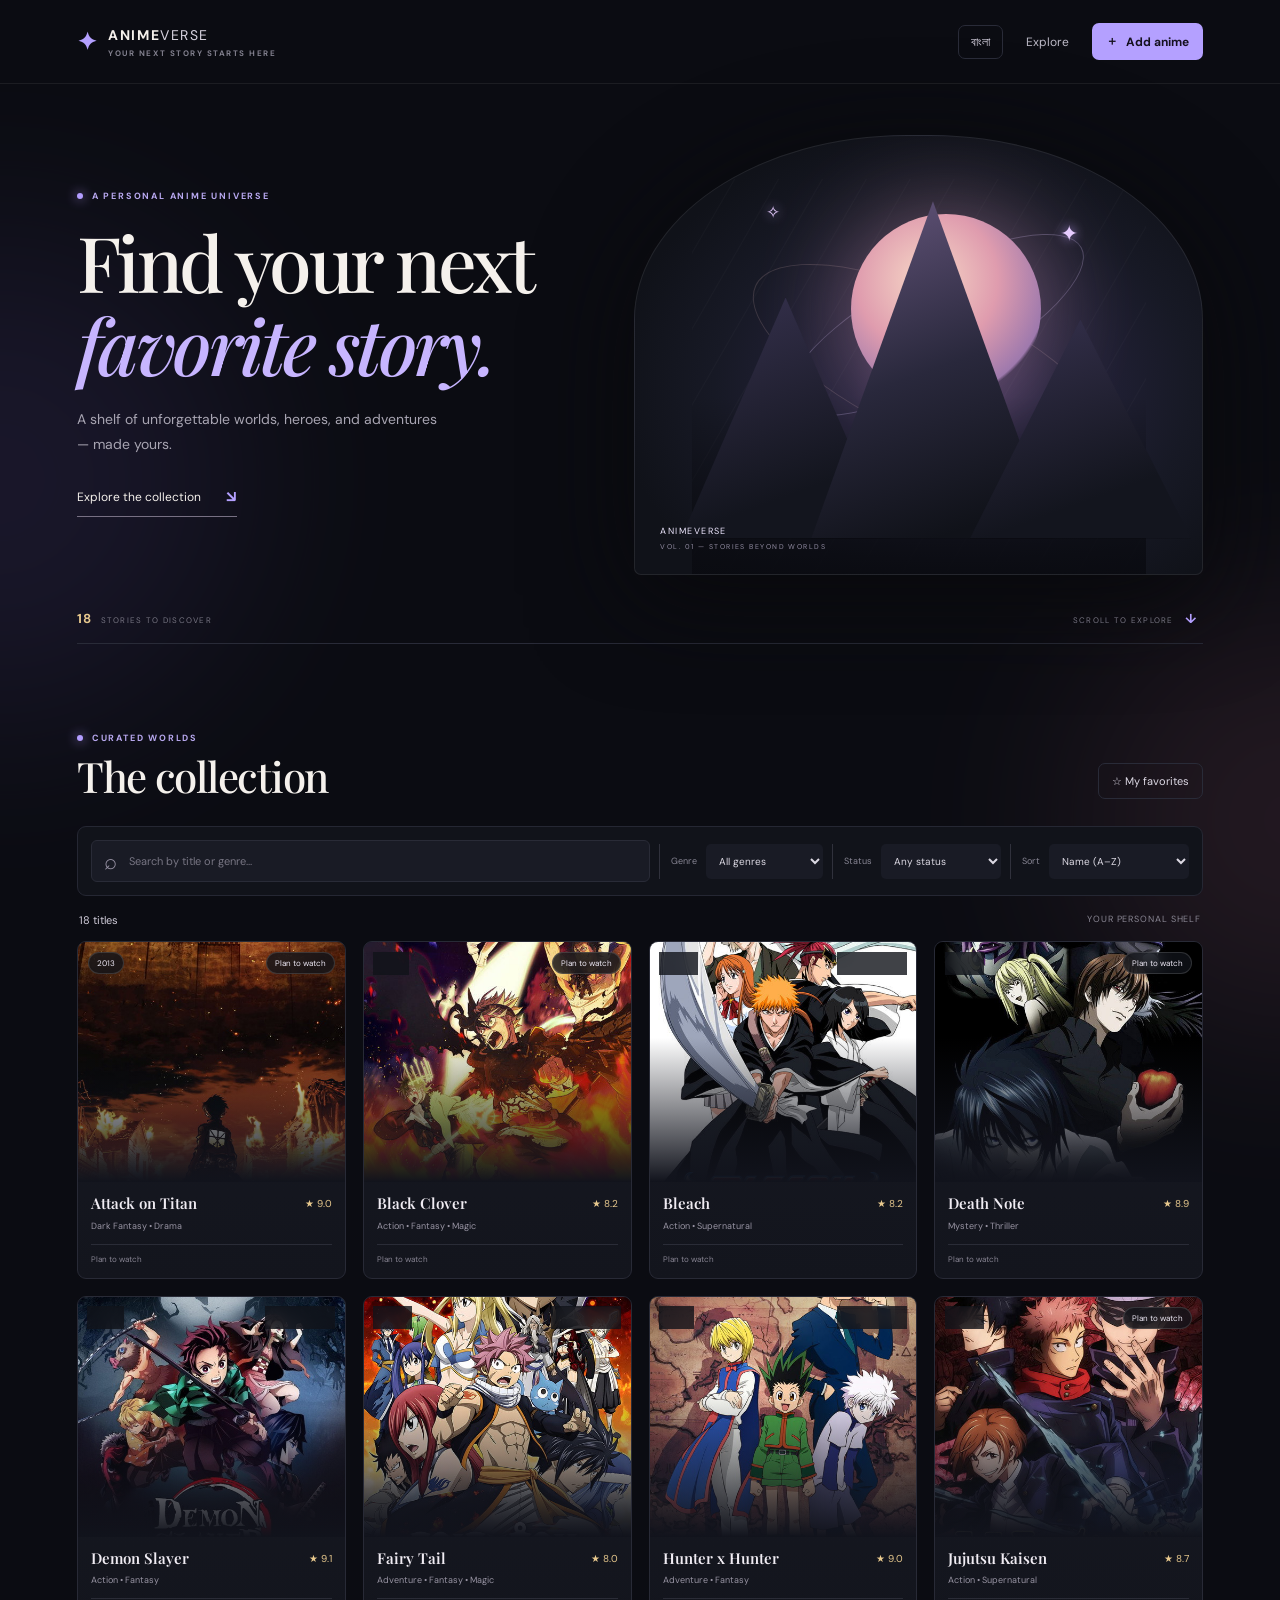
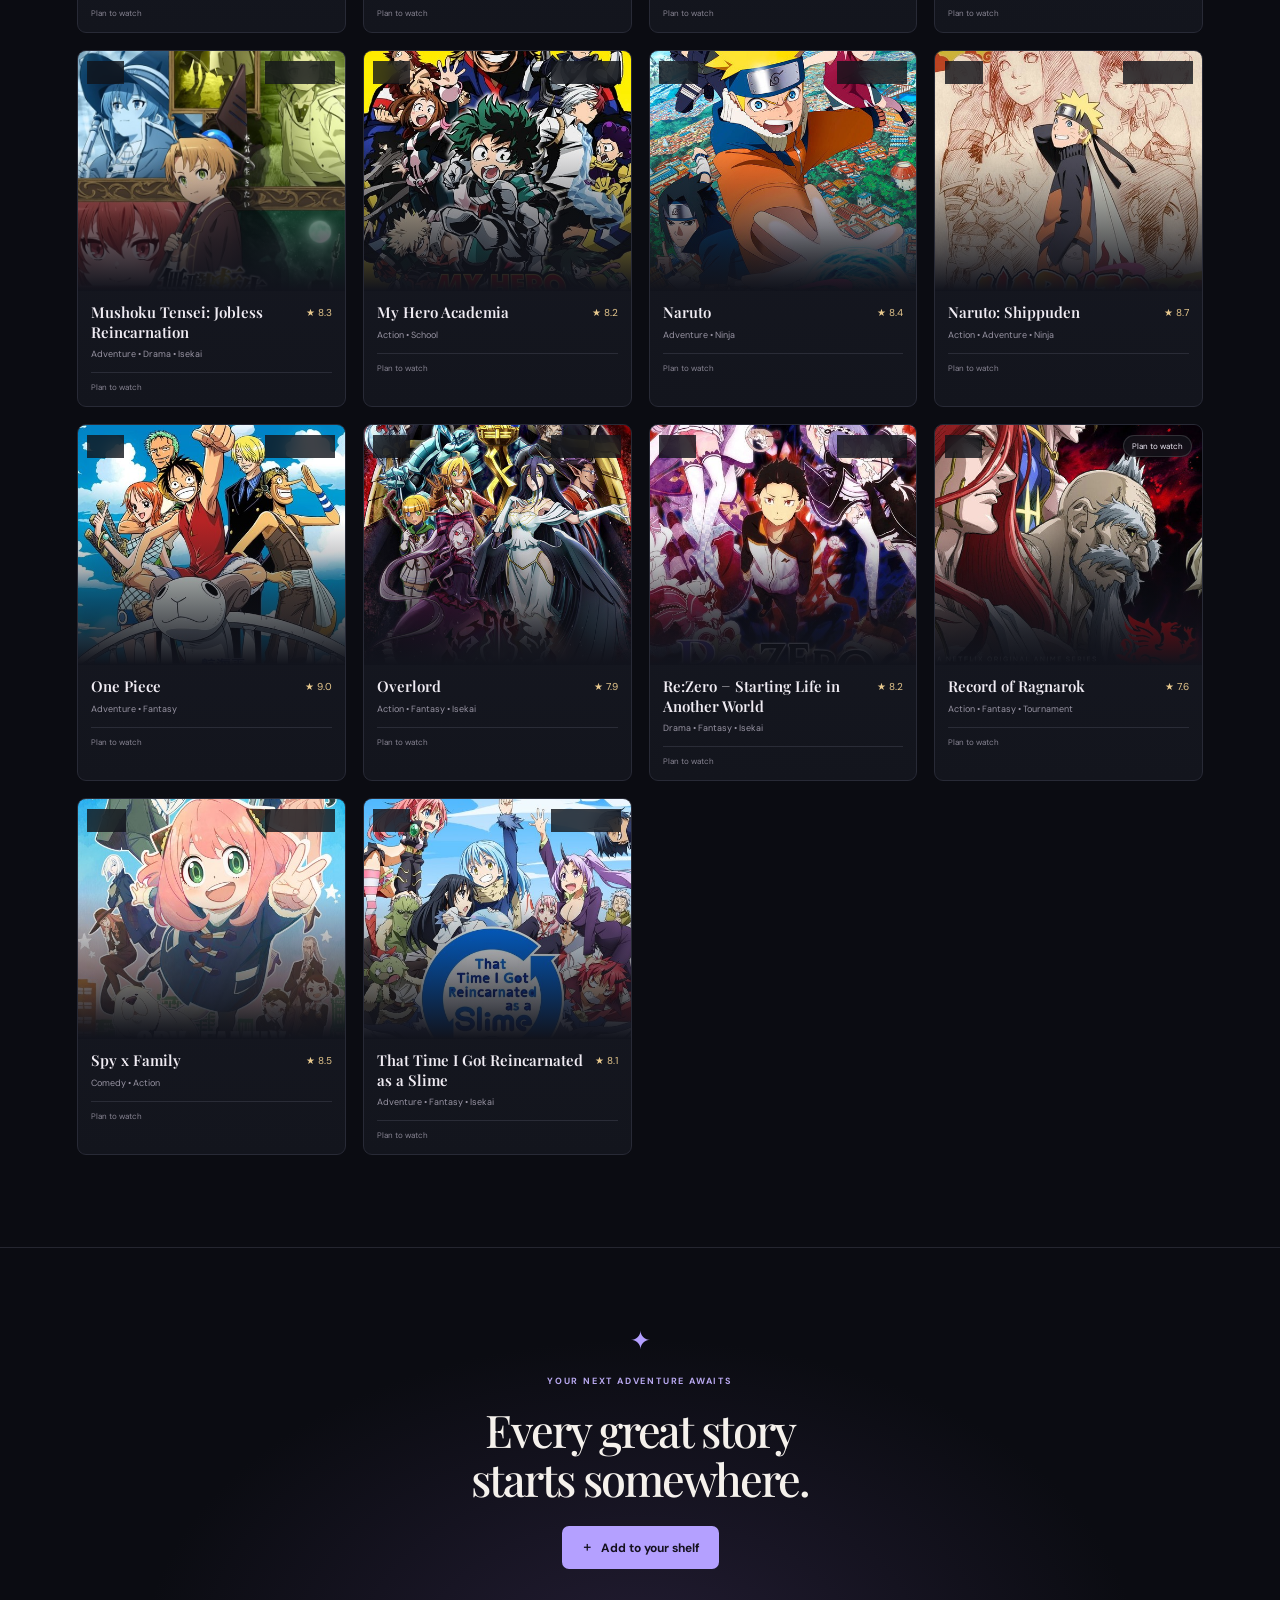
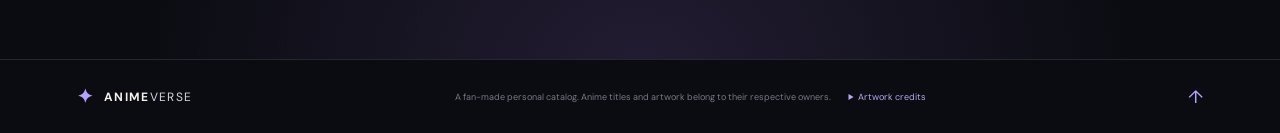
==== index.html @ ed7bdd03 "Add files via upload" ====
<!doctype html>
<html lang="en">
<head>
  <meta charset="utf-8">
  <meta name="viewport" content="width=device-width, initial-scale=1">
  <meta name="theme-color" content="#0b0c12">
  <meta name="description" content="Discover anime adventures, keep a watchlist, save notes, and find your next favorite story with AnimeVerse.">
  <title>AnimeVerse — Find your next favorite</title>
  <link rel="icon" href="favicon.svg" type="image/svg+xml">
  <link rel="stylesheet" href="styles.css">
  <script src="anime-data.js" defer></script>
  <script src="app.js" defer></script>
</head>
<body>
  <div class="ambient ambient-one"></div><div class="ambient ambient-two"></div>
  <header class="topbar">
    <a class="brand" href="#top" aria-label="AnimeVerse home"><span class="brand-mark">✦</span><span>ANIME<span class="brand-light">VERSE</span><small data-i18n="tagline">YOUR NEXT STORY STARTS HERE</small></span></a>
    <div class="top-actions"><button class="icon-button" id="languageBtn" type="button" aria-label="Switch language">বাংলা</button><a class="top-link" href="#collection" data-i18n="browse">Explore</a><button class="primary-button compact" id="addBtn" type="button"><span>＋</span> <span data-i18n="addAnime">Add anime</span></button></div>
  </header>

  <main id="top">
    <section class="hero">
      <div class="hero-copy"><p class="eyebrow"><span class="eyebrow-dot"></span><span data-i18n="eyebrow">A PERSONAL ANIME UNIVERSE</span></p><h1 data-i18n="headline">Find your next<br><em>favorite story.</em></h1><p class="hero-desc" data-i18n="subhead">A shelf of unforgettable worlds, heroes, and adventures — made yours.</p><a class="hero-cta" href="#collection"><span data-i18n="exploreCollection">Explore the collection</span><b>↘</b></a></div>
      <div class="hero-art" aria-hidden="true"><div class="hero-orbit orbit-a"></div><div class="hero-orbit orbit-b"></div><div class="hero-sun"></div><div class="hero-spire spire-a"></div><div class="hero-spire spire-b"></div><div class="hero-spire spire-c"></div><div class="hero-caption"><span>ANIMEVERSE</span><small>VOL. 01 — STORIES BEYOND WORLDS</small></div><div class="hero-star star-a">✦</div><div class="hero-star star-b">✧</div></div>
      <div class="hero-bottom"><span><b id="heroCount">18</b> <span data-i18n="stories">STORIES TO DISCOVER</span></span><span class="hero-scroll">SCROLL TO EXPLORE <b>↓</b></span></div>
    </section>

    <section class="collection section-wrap" id="collection">
      <div class="section-heading"><div><p class="eyebrow"><span class="eyebrow-dot"></span><span data-i18n="curated">CURATED WORLDS</span></p><h2 data-i18n="collectionTitle">The collection</h2></div><button class="text-button" id="favoritesToggle" type="button">☆ <span data-i18n="favorites">My favorites</span></button></div>
      <div class="toolbar"><label class="search-box"><span>⌕</span><input id="searchInput" type="search" placeholder="Search by title or genre..." aria-label="Search anime"></label><label class="select-wrap"><span data-i18n="genre">Genre</span><select id="genreFilter" aria-label="Filter by genre"></select></label><label class="select-wrap"><span data-i18n="status">Status</span><select id="statusFilter" aria-label="Filter by watch status"></select></label><label class="select-wrap sort-wrap"><span data-i18n="sort">Sort</span><select id="sortSelect" aria-label="Sort collection"></select></label></div>
      <div class="results-line"><span id="resultCount">18 titles</span><span data-i18n="personalShelf">YOUR PERSONAL SHELF</span></div>
      <div class="anime-grid" id="animeGrid" aria-live="polite"></div>
      <div class="empty-state hidden" id="emptyState"><span>✦</span><h3 data-i18n="emptyTitle">No stories found</h3><p data-i18n="emptyText">Try another search or filter.</p></div>
    </section>

    <section class="closing section-wrap"><div class="closing-mark">✦</div><p class="eyebrow" data-i18n="closingEyebrow">YOUR NEXT ADVENTURE AWAITS</p><h2 data-i18n="closingTitle">Every great story<br>starts somewhere.</h2><button class="primary-button" id="closingAddBtn" type="button"><span>＋</span> <span data-i18n="addToShelf">Add to your shelf</span></button></section>
  </main>
  <footer><a class="brand footer-brand" href="#top"><span class="brand-mark">✦</span><span>ANIME<span class="brand-light">VERSE</span></span></a><div class="footer-notice"><span data-i18n="footer">A fan-made personal catalog. Anime titles and artwork belong to their respective owners.</span><details class="credits"><summary data-i18n="creditsTitle">Artwork credits</summary><a href="https://www.themoviedb.org" target="_blank" rel="noopener noreferrer" aria-label="The Movie Database"><img src="https://www.themoviedb.org/assets/v4/logos/v2/blue_long_2-9665a76b1ae401a510ec1e0ca40ddcb3b0cfe45f1d51b77a308fea0845885648.svg" alt="The Movie Database (TMDB)" loading="lazy"></a><p data-i18n="creditsNotice">Poster images are sourced from TMDB. This non-commercial fan catalog is not endorsed or certified by TMDB. All artwork belongs to its respective rights holders.</p><a class="credits-link" href="POSTER_SOURCES.txt" data-i18n="sourcesLink">View poster sources</a></details></div><a href="#top" class="back-top">↑</a></footer>

  <dialog id="detailDialog" class="detail-dialog"><button class="dialog-close" data-close aria-label="Close">×</button><div id="detailContent"></div></dialog>
  <dialog id="formDialog" class="form-dialog"><button class="dialog-close" data-close aria-label="Close">×</button><div class="form-heading"><p class="eyebrow" data-i18n="yourCollection">YOUR COLLECTION</p><h2 data-i18n="addNew">Add a new anime</h2><p data-i18n="formHint">Keep a story close for later.</p></div><form id="animeForm"><label><span data-i18n="titleField">Anime title *</span><input name="title" required maxlength="90" placeholder="e.g. Frieren: Beyond Journey’s End"></label><label><span data-i18n="genreField">Genres *</span><input name="genre" required placeholder="Fantasy, Adventure"></label><div class="form-row"><label><span data-i18n="yearField">Year</span><input name="year" inputmode="numeric" maxlength="4" placeholder="2024"></label><label><span data-i18n="ratingField">Rating (0–10)</span><input name="rating" type="number" min="0" max="10" step="0.1" placeholder="8.5"></label></div><label><span data-i18n="storyField">Short story</span><textarea name="description" rows="3" maxlength="500" placeholder="What is this anime about?"></textarea></label><label><span data-i18n="posterField">Poster image</span><input name="poster" type="file" accept="image/*"><small data-i18n="posterHelp">Choose a poster from your device. It stays in this browser.</small></label><label><span data-i18n="watchField">Official watch link</span><input name="watch" type="url" placeholder="https://"></label><div class="form-actions"><button class="secondary-button" type="button" data-close data-i18n="cancel">Cancel</button><button class="primary-button" type="submit" data-i18n="saveAnime">Save anime</button></div></form></dialog>
  <div class="toast" id="toast" role="status"></div>
</body>
</html>
---- styles.css ----
@import url('https://fonts.googleapis.com/css2?family=DM+Sans:wght@400;500;600;700&family=Playfair+Display:ital,wght@0,500;0,600;0,700;1,500;1,600&display=swap');
:root{color-scheme:dark;--bg:#0b0c12;--panel:#13151f;--card:#171923;--line:#292b38;--text:#f5f1ec;--muted:#a2a0ad;--purple:#b4a0ff;--gold:#e8c98e;--serif:'Playfair Display',Georgia,serif;--sans:'DM Sans','Segoe UI',sans-serif}*{box-sizing:border-box}html{scroll-behavior:smooth}body{margin:0;background:var(--bg);color:var(--text);font-family:var(--sans);min-height:100vh;overflow-x:hidden}button,input,select,textarea{font:inherit}button,a{-webkit-tap-highlight-color:transparent}button{cursor:pointer}.ambient{position:absolute;pointer-events:none;filter:blur(100px);opacity:.13;border-radius:50%;z-index:-1}.ambient-one{width:480px;height:480px;background:#7960ca;left:-240px;top:240px}.ambient-two{width:420px;height:420px;background:#c06e85;right:-220px;top:610px}.topbar{height:84px;display:flex;align-items:center;justify-content:space-between;padding:0 clamp(22px,6vw,96px);border-bottom:1px solid rgba(255,255,255,.07);position:relative;z-index:2}.brand{display:flex;align-items:center;gap:10px;text-decoration:none;color:var(--text);font-size:14px;letter-spacing:.11em;font-weight:700}.brand-mark{color:var(--purple);font-size:24px}.brand-light{font-weight:400;color:#d7d3df}.brand small{display:block;color:#82808e;font-size:8px;letter-spacing:.19em;margin-top:4px}.top-actions{display:flex;align-items:center;gap:23px}.top-link{color:#bdbac7;text-decoration:none;font-size:12px}.top-link:hover{color:white}.icon-button{border:1px solid var(--line);background:transparent;color:#ddd8e7;padding:8px 12px;border-radius:7px;font-size:12px}.primary-button,.secondary-button{display:inline-flex;justify-content:center;align-items:center;gap:8px;border:0;border-radius:7px;padding:13px 19px;color:#15111f;background:var(--purple);font-size:12px;font-weight:700;transition:transform .18s,background .18s}.primary-button:hover{transform:translateY(-2px);background:#c9bcff}.primary-button.compact{padding:10px 14px}.secondary-button{background:#262733;color:var(--text)}.hero{margin:0 clamp(22px,6vw,96px);min-height:560px;position:relative;display:grid;grid-template-columns:1fr 1.02fr;align-items:center;border-bottom:1px solid var(--line)}.hero-copy{padding:65px 0 85px;position:relative;z-index:1}.eyebrow{margin:0 0 18px;color:#b8a8ef;font-size:9px;font-weight:700;letter-spacing:.2em;display:flex;align-items:center;gap:9px}.eyebrow-dot{width:6px;height:6px;border-radius:50%;background:#b39dff;box-shadow:0 0 12px #b39dff}.hero h1,.closing h2{font:500 clamp(48px,6vw,78px)/1.08 var(--serif);letter-spacing:-.045em;margin:0}.hero h1 em{color:#c7b5ff;font-weight:500}.hero-desc{font-size:14px;line-height:1.8;color:#a8a5b2;max-width:375px;margin:21px 0 28px}.hero-cta{display:inline-flex;align-items:center;gap:25px;color:var(--text);font-size:12px;text-decoration:none;border-bottom:1px solid #777083;padding:0 0 9px}.hero-cta b{color:var(--purple);font-size:16px}.hero-art{position:relative;height:440px;overflow:hidden;background:radial-gradient(ellipse at 56% 57%,#41335b 0,#25233c 23%,#171925 53%,#101219 75%);border:1px solid rgba(255,255,255,.08);border-radius:48% 48% 7px 7px / 42% 42% 7px 7px;margin:35px 0 53px;box-shadow:0 20px 100px #09090c}.hero-art:before{content:'';position:absolute;inset:10% 10% 0;background:linear-gradient(180deg,transparent 55%,rgba(10,11,17,.94)),repeating-linear-gradient(120deg,transparent 0 36px,rgba(255,255,255,.025) 37px,transparent 38px)}.hero-sun{position:absolute;width:190px;height:190px;border-radius:50%;background:radial-gradient(circle at 40% 35%,#f7d9c7,#df9cae 42%,#9e79ad 72%,transparent 74%);top:18%;left:38%;filter:drop-shadow(0 0 50px #db9fbb77)}.hero-orbit{position:absolute;border:1px solid rgba(220,198,255,.25);border-radius:50%;transform:rotate(-28deg)}.orbit-a{width:330px;height:108px;left:24%;top:31%}.orbit-b{width:390px;height:140px;left:18%;top:37%;transform:rotate(25deg);border-color:rgba(249,207,199,.16)}.hero-spire{position:absolute;bottom:8%;background:linear-gradient(160deg,#37324f,#13151e 75%);clip-path:polygon(50% 0,100% 100%,0 100%);filter:drop-shadow(0 0 14px #08090d)}.spire-a{height:55%;width:37%;left:8%}.spire-b{height:77%;width:43%;left:31%;background:linear-gradient(160deg,#67577e,#29283c 50%,#101219 90%)}.spire-c{height:50%;width:39%;right:2%}.hero-caption{position:absolute;bottom:23px;left:25px;display:flex;flex-direction:column;gap:5px;letter-spacing:.16em;font-size:9px;color:#eee7ff}.hero-caption small{font-size:7px;color:#928ca2}.hero-star{position:absolute;color:#e7ccff;text-shadow:0 0 12px #c5a5ff}.star-a{right:22%;top:19%;font-size:22px}.star-b{left:23%;top:15%;font-size:17px}.hero-bottom{position:absolute;bottom:16px;left:0;right:0;display:flex;justify-content:space-between;color:#777582;font-size:8px;letter-spacing:.16em}.hero-bottom b{color:var(--gold);font-size:13px;margin-right:5px}.hero-scroll b{color:var(--purple);margin-left:8px}.section-wrap{padding-left:clamp(22px,6vw,96px);padding-right:clamp(22px,6vw,96px)}.collection{padding-top:88px;padding-bottom:92px}.section-heading{display:flex;align-items:end;justify-content:space-between;margin-bottom:27px}.section-heading .eyebrow{margin-bottom:9px}.section-heading h2{font:500 42px/1.1 var(--serif);margin:0;letter-spacing:-.03em}.text-button{border:1px solid var(--line);background:transparent;color:#ddd9e5;border-radius:7px;padding:10px 13px;font-size:11px}.text-button.active{color:var(--gold);border-color:#665637}.toolbar{display:flex;gap:9px;align-items:center;flex-wrap:wrap;padding:13px;border:1px solid #252733;border-radius:9px;background:#11131a}.search-box{display:flex;align-items:center;gap:10px;flex:1 1 260px;background:#191b25;border:1px solid #292b37;border-radius:6px;padding:0 12px;color:#9993a5}.search-box span{font-size:22px}.search-box input{width:100%;height:40px;border:0;outline:0;background:transparent;color:var(--text);font-size:11px}.search-box input::placeholder{color:#777583}.select-wrap{display:flex;align-items:center;gap:9px;border-left:1px solid #30313c;padding-left:11px;color:#888694;font-size:9px}.select-wrap select{border:0;outline:0;background:#191b25;color:#dcd9e3;border-radius:5px;padding:10px 25px 10px 9px;font-size:10px;max-width:140px}.results-line{display:flex;justify-content:space-between;color:#898693;font-size:9px;letter-spacing:.1em;padding:17px 2px 14px}.results-line span:first-child{font-size:11px;color:#d2cedb;letter-spacing:0}.anime-grid{display:grid;grid-template-columns:repeat(4,minmax(0,1fr));gap:17px}.anime-card{min-width:0;border:1px solid #282a36;background:linear-gradient(180deg,#171923,#13151d);border-radius:9px;overflow:hidden;transition:transform .22s,border-color .22s,box-shadow .22s;cursor:pointer;animation:rise .35s ease both}.anime-card:hover{transform:translateY(-5px);border-color:#6a5b87;box-shadow:0 13px 30px #0005}.poster-wrap{height:240px;position:relative;overflow:hidden;background:#222333}.poster-wrap img{width:100%;height:100%;object-fit:cover;display:block;transition:transform .4s}.anime-card:hover .poster-wrap img{transform:scale(1.045)}.poster-wrap:after{content:'';position:absolute;inset:40% 0 0;background:linear-gradient(transparent,#11131c)}.poster-fallback{height:100%;display:flex;align-items:center;justify-content:center;flex-direction:column;gap:9px;color:#dbcaff;background:radial-gradient(circle at 50% 40%,#614e76,#272438 42%,#171923 80%)}.poster-fallback span{font-size:36px}.poster-fallback small{font:italic 18px var(--serif);max-width:85%;text-align:center}.card-topline{position:absolute;z-index:1;top:10px;left:10px;right:10px;display:flex;justify-content:space-between}.year-pill,.state-pill{border:1px solid #ffffff23;background:#11131acc;backdrop-filter:blur(8px);border-radius:30px;padding:5px 8px;color:#f0ebf8;font-size:8px}.favorite-star{border:0;border-radius:50%;width:29px;height:29px;background:#11131acc;color:#f1dfb0;font-size:17px}.card-meta{padding:12px 13px 14px}.card-title-row{display:flex;align-items:start;justify-content:space-between;gap:8px}.card-title{margin:0;font:600 15px/1.3 var(--serif);color:#f0ecf3}.card-score{flex:none;color:var(--gold);font-size:10px;padding-top:3px}.card-genre{white-space:nowrap;overflow:hidden;text-overflow:ellipsis;color:#9894a3;font-size:9px;margin:6px 0 0}.card-foot{margin-top:12px;border-top:1px solid #2a2c37;padding-top:9px;display:flex;justify-content:space-between;color:#888593;font-size:8px}.card-foot strong{font-weight:500;color:#bdb9c8}.empty-state{text-align:center;color:#9996a3;padding:70px 10px}.empty-state>span{font-size:30px;color:var(--purple)}.empty-state h3{font:500 24px var(--serif);color:var(--text);margin:10px 0 4px}.empty-state p{font-size:12px}.hidden{display:none!important}.closing{padding-top:76px;padding-bottom:90px;text-align:center;border-top:1px solid #252630;background:radial-gradient(ellipse at 50% 100%,#221c32 0,transparent 55%)}.closing-mark{font-size:25px;color:var(--purple);margin-bottom:18px}.closing .eyebrow{justify-content:center}.closing h2{font-size:45px;margin-bottom:24px}footer{padding:24px clamp(22px,6vw,96px);border-top:1px solid #252630;display:flex;align-items:center;justify-content:space-between;gap:20px;color:#797784;font-size:9px}.footer-brand{font-size:12px}.footer-brand .brand-mark{font-size:19px}.back-top{text-decoration:none;color:var(--purple);font-size:18px}.detail-dialog,.form-dialog{border:1px solid #383642;background:#14151e;color:var(--text);border-radius:12px;padding:0;width:min(780px,calc(100% - 28px));max-height:calc(100% - 28px);overflow:auto;box-shadow:0 25px 100px #000b}.detail-dialog::backdrop,.form-dialog::backdrop{background:#07070be0;backdrop-filter:blur(6px)}.dialog-close{position:sticky;float:right;top:12px;margin:12px 12px -38px 0;z-index:5;width:30px;height:30px;border:1px solid #ffffff2b;border-radius:50%;background:#101119;color:#eee;font-size:19px}.detail-layout{display:grid;grid-template-columns:270px 1fr;min-height:420px}.detail-poster{min-height:420px;background:#252337}.detail-poster img{width:100%;height:100%;object-fit:cover;min-height:420px}.detail-copy{padding:36px 30px 24px}.detail-copy h2{font:600 30px/1.15 var(--serif);margin:5px 0 9px}.detail-copy .genre-line{color:#c0b0ee;font-size:9px;letter-spacing:.14em;text-transform:uppercase}.detail-copy .story{color:#b7b3c1;font-size:12px;line-height:1.8}.detail-stats{color:var(--gold);font-size:11px}.detail-tools{border-top:1px solid #2e303a;margin-top:17px;padding-top:15px;display:grid;gap:12px}.detail-tools label,.form-dialog form label{display:grid;gap:6px;color:#a8a5b1;font-size:10px}.detail-tools input,.detail-tools select,.detail-tools textarea,.form-dialog input,.form-dialog textarea{width:100%;border:1px solid #30313e;background:#1b1c27;color:#f0edf3;border-radius:6px;padding:10px;font-size:11px;outline:0}.detail-tools input:focus,.detail-tools textarea:focus,.form-dialog input:focus,.form-dialog textarea:focus{border-color:#8f79c7}.detail-grid{display:grid;grid-template-columns:1fr 1fr;gap:10px}.detail-actions{display:flex;gap:8px;flex-wrap:wrap}.detail-actions button,.watch-link{padding:9px 11px;border-radius:6px;border:1px solid #383843;background:#22232e;color:#eee;text-decoration:none;font-size:10px}.detail-actions button.is-favorite{color:var(--gold)}.form-dialog{width:min(520px,calc(100% - 28px));padding:28px 30px}.form-heading .eyebrow{margin-bottom:8px}.form-heading h2{font:600 28px var(--serif);margin:0}.form-heading>p:last-child{font-size:11px;color:#9995a3;margin:7px 0 22px}.form-dialog form{display:grid;gap:14px}.form-dialog form label small{color:#777583;font-size:9px}.form-dialog input[type=file]{padding:8px}.form-row{display:grid;grid-template-columns:1fr 1fr;gap:10px}.form-actions{display:flex;justify-content:flex-end;gap:8px;margin-top:6px}.toast{position:fixed;bottom:22px;left:50%;transform:translate(-50%,15px);opacity:0;pointer-events:none;z-index:10;background:#e9e1ff;color:#171320;border-radius:7px;padding:11px 16px;font-size:11px;box-shadow:0 8px 30px #0008;transition:all .2s}.toast.show{opacity:1;transform:translate(-50%,0)}@keyframes rise{from{opacity:0;transform:translateY(8px)}to{opacity:1;transform:translateY(0)}}
@media(max-width:1000px){.anime-grid{grid-template-columns:repeat(3,minmax(0,1fr))}.hero{min-height:500px}.hero-art{height:380px}.poster-wrap{height:220px}}
@media(max-width:720px){.topbar{height:70px;padding:0 18px}.top-actions{gap:10px}.top-link{display:none}.brand{font-size:12px}.brand small{font-size:7px}.hero{margin:0 18px;grid-template-columns:1fr;min-height:unset;padding-bottom:42px}.hero-copy{padding:60px 0 20px}.hero h1{font-size:57px}.hero-art{height:330px;margin:18px 0 15px}.hero-bottom{bottom:10px}.section-wrap{padding-left:18px;padding-right:18px}.collection{padding-top:62px;padding-bottom:64px}.section-heading h2{font-size:35px}.toolbar{gap:8px}.search-box{flex-basis:100%}.select-wrap{flex:1;border:0;padding:0;display:grid;gap:4px}.select-wrap select{width:100%;max-width:none}.anime-grid{grid-template-columns:repeat(2,minmax(0,1fr));gap:10px}.poster-wrap{height:clamp(155px,52vw,250px)}.card-title{font-size:13px}.card-meta{padding:10px}.closing h2{font-size:38px}footer{padding:20px 18px;flex-wrap:wrap}.footer-brand{width:100%}.detail-layout{grid-template-columns:1fr}.detail-poster{height:290px;min-height:0}.detail-poster img{height:290px;min-height:0}.detail-copy{padding:25px 20px}.detail-copy h2{font-size:25px}.form-dialog{padding:26px 20px}}
@media(max-width:390px){.anime-grid{grid-template-columns:1fr 1fr;gap:8px}.poster-wrap{height:160px}.card-title{font-size:12px}.card-score{font-size:9px}.hero h1{font-size:49px}.hero-art{height:285px}.primary-button.compact{padding:9px 10px}.icon-button{padding:7px 8px}}

.footer-notice{display:flex;align-items:center;justify-content:center;gap:18px;flex:1;text-align:center}.credits{position:relative;text-align:left}.credits summary{cursor:pointer;color:#b8a8ef;white-space:nowrap}.credits[open]>a:first-of-type{display:inline-flex;background:#fff;border-radius:4px;padding:7px;margin:10px 0}.credits img{display:block;width:120px;height:25px;object-fit:contain}.credits p{max-width:330px;line-height:1.65}.credits-link{color:#c4b4f4}
@media(max-width:720px){.footer-notice{flex-wrap:wrap;justify-content:flex-start;text-align:left;font-size:9px}.credits{width:100%}}
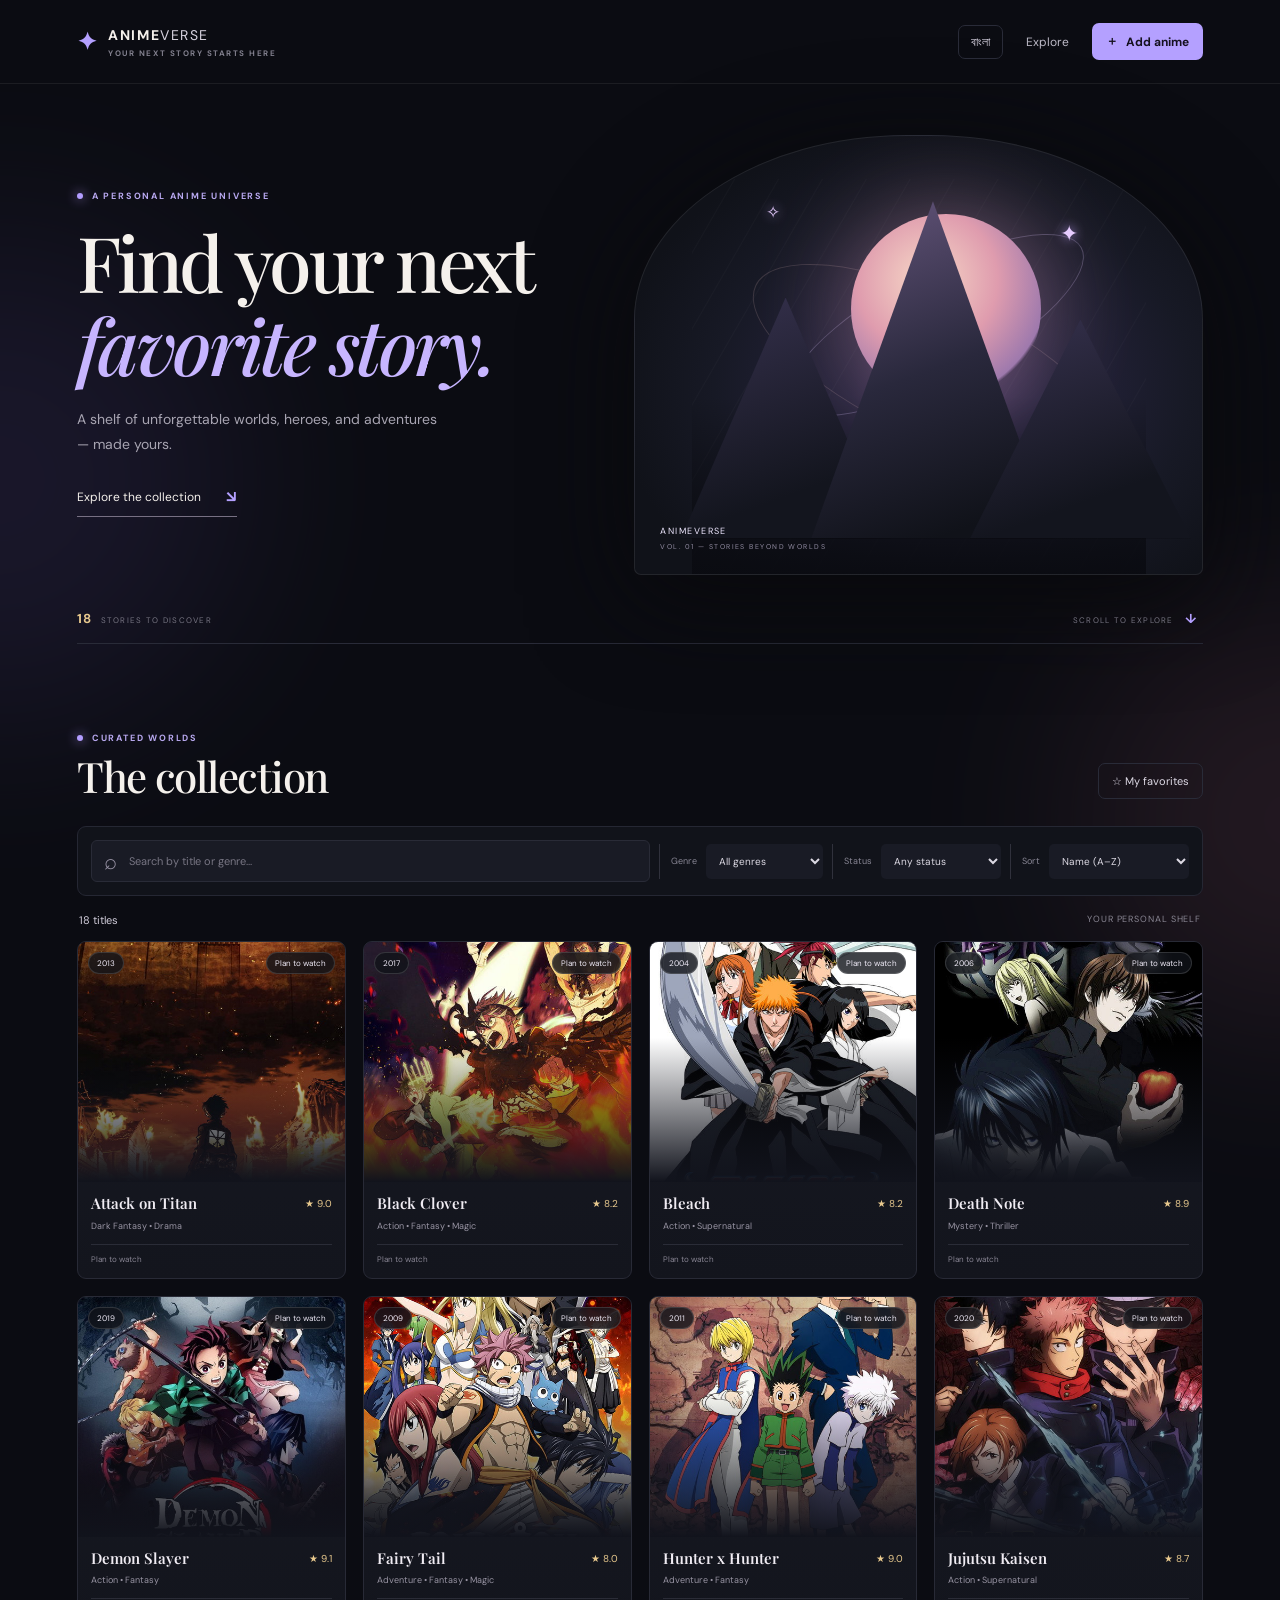
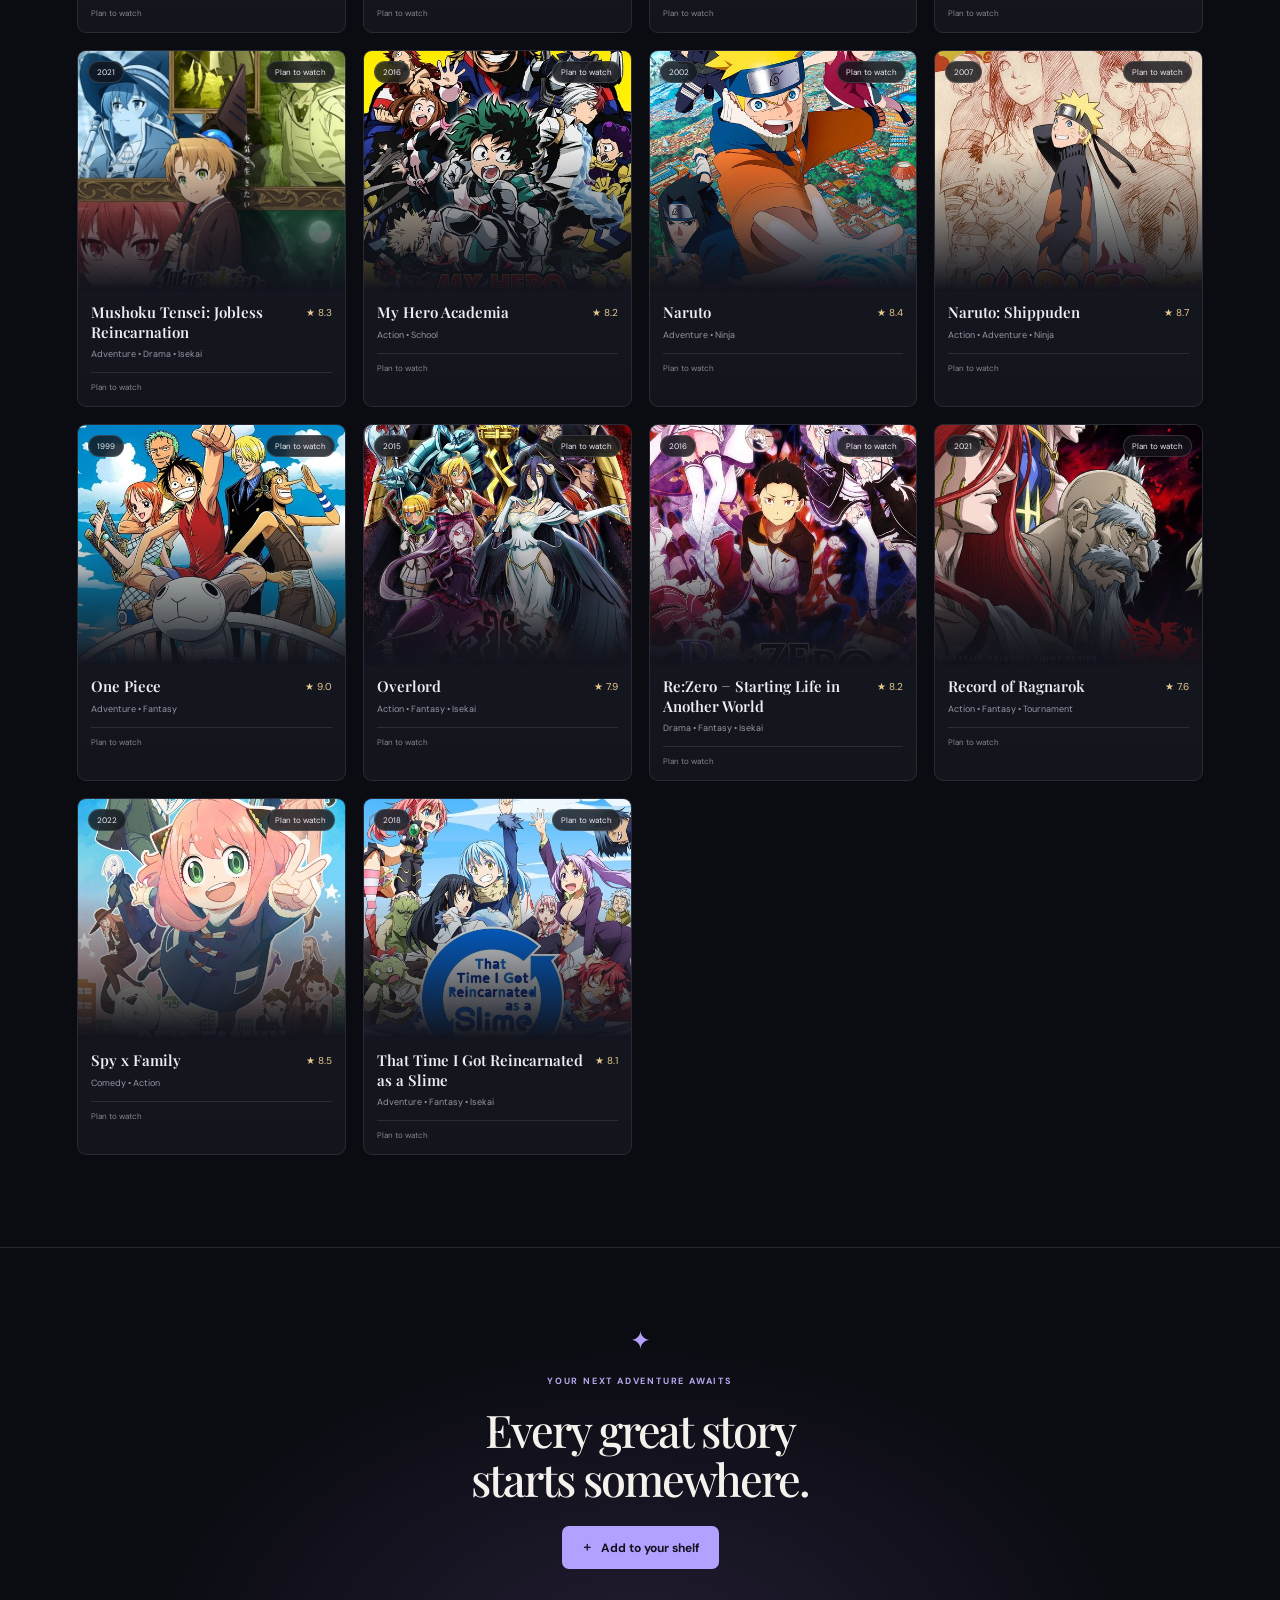
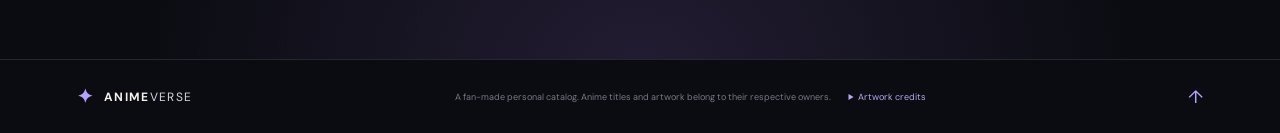
==== commit 787ea157: "Add Search Console verification tag" ====
--- a/index.html
+++ b/index.html
@@ -1,45 +1,46 @@
-<!doctype html>
-<html lang="en">
-<head>
-  <meta charset="utf-8">
-  <meta name="viewport" content="width=device-width, initial-scale=1">
-  <meta name="theme-color" content="#0b0c12">
-  <meta name="description" content="Discover anime adventures, keep a watchlist, save notes, and find your next favorite story with AnimeVerse.">
-  <title>AnimeVerse — Find your next favorite</title>
-  <link rel="icon" href="favicon.svg" type="image/svg+xml">
-  <link rel="stylesheet" href="styles.css">
-  <script src="anime-data.js" defer></script>
-  <script src="app.js" defer></script>
-</head>
-<body>
-  <div class="ambient ambient-one"></div><div class="ambient ambient-two"></div>
-  <header class="topbar">
-    <a class="brand" href="#top" aria-label="AnimeVerse home"><span class="brand-mark">✦</span><span>ANIME<span class="brand-light">VERSE</span><small data-i18n="tagline">YOUR NEXT STORY STARTS HERE</small></span></a>
-    <div class="top-actions"><button class="icon-button" id="languageBtn" type="button" aria-label="Switch language">বাংলা</button><a class="top-link" href="#collection" data-i18n="browse">Explore</a><button class="primary-button compact" id="addBtn" type="button"><span>＋</span> <span data-i18n="addAnime">Add anime</span></button></div>
-  </header>
-
-  <main id="top">
-    <section class="hero">
-      <div class="hero-copy"><p class="eyebrow"><span class="eyebrow-dot"></span><span data-i18n="eyebrow">A PERSONAL ANIME UNIVERSE</span></p><h1 data-i18n="headline">Find your next<br><em>favorite story.</em></h1><p class="hero-desc" data-i18n="subhead">A shelf of unforgettable worlds, heroes, and adventures — made yours.</p><a class="hero-cta" href="#collection"><span data-i18n="exploreCollection">Explore the collection</span><b>↘</b></a></div>
-      <div class="hero-art" aria-hidden="true"><div class="hero-orbit orbit-a"></div><div class="hero-orbit orbit-b"></div><div class="hero-sun"></div><div class="hero-spire spire-a"></div><div class="hero-spire spire-b"></div><div class="hero-spire spire-c"></div><div class="hero-caption"><span>ANIMEVERSE</span><small>VOL. 01 — STORIES BEYOND WORLDS</small></div><div class="hero-star star-a">✦</div><div class="hero-star star-b">✧</div></div>
-      <div class="hero-bottom"><span><b id="heroCount">18</b> <span data-i18n="stories">STORIES TO DISCOVER</span></span><span class="hero-scroll">SCROLL TO EXPLORE <b>↓</b></span></div>
-    </section>
-
-    <section class="collection section-wrap" id="collection">
-      <div class="section-heading"><div><p class="eyebrow"><span class="eyebrow-dot"></span><span data-i18n="curated">CURATED WORLDS</span></p><h2 data-i18n="collectionTitle">The collection</h2></div><button class="text-button" id="favoritesToggle" type="button">☆ <span data-i18n="favorites">My favorites</span></button></div>
-      <div class="toolbar"><label class="search-box"><span>⌕</span><input id="searchInput" type="search" placeholder="Search by title or genre..." aria-label="Search anime"></label><label class="select-wrap"><span data-i18n="genre">Genre</span><select id="genreFilter" aria-label="Filter by genre"></select></label><label class="select-wrap"><span data-i18n="status">Status</span><select id="statusFilter" aria-label="Filter by watch status"></select></label><label class="select-wrap sort-wrap"><span data-i18n="sort">Sort</span><select id="sortSelect" aria-label="Sort collection"></select></label></div>
-      <div class="results-line"><span id="resultCount">18 titles</span><span data-i18n="personalShelf">YOUR PERSONAL SHELF</span></div>
-      <div class="anime-grid" id="animeGrid" aria-live="polite"></div>
-      <div class="empty-state hidden" id="emptyState"><span>✦</span><h3 data-i18n="emptyTitle">No stories found</h3><p data-i18n="emptyText">Try another search or filter.</p></div>
-    </section>
-
-    <section class="closing section-wrap"><div class="closing-mark">✦</div><p class="eyebrow" data-i18n="closingEyebrow">YOUR NEXT ADVENTURE AWAITS</p><h2 data-i18n="closingTitle">Every great story<br>starts somewhere.</h2><button class="primary-button" id="closingAddBtn" type="button"><span>＋</span> <span data-i18n="addToShelf">Add to your shelf</span></button></section>
-  </main>
-  <footer><a class="brand footer-brand" href="#top"><span class="brand-mark">✦</span><span>ANIME<span class="brand-light">VERSE</span></span></a><div class="footer-notice"><span data-i18n="footer">A fan-made personal catalog. Anime titles and artwork belong to their respective owners.</span><details class="credits"><summary data-i18n="creditsTitle">Artwork credits</summary><a href="https://www.themoviedb.org" target="_blank" rel="noopener noreferrer" aria-label="The Movie Database"><img src="https://www.themoviedb.org/assets/v4/logos/v2/blue_long_2-9665a76b1ae401a510ec1e0ca40ddcb3b0cfe45f1d51b77a308fea0845885648.svg" alt="The Movie Database (TMDB)" loading="lazy"></a><p data-i18n="creditsNotice">Poster images are sourced from TMDB. This non-commercial fan catalog is not endorsed or certified by TMDB. All artwork belongs to its respective rights holders.</p><a class="credits-link" href="POSTER_SOURCES.txt" data-i18n="sourcesLink">View poster sources</a></details></div><a href="#top" class="back-top">↑</a></footer>
-
-  <dialog id="detailDialog" class="detail-dialog"><button class="dialog-close" data-close aria-label="Close">×</button><div id="detailContent"></div></dialog>
-  <dialog id="formDialog" class="form-dialog"><button class="dialog-close" data-close aria-label="Close">×</button><div class="form-heading"><p class="eyebrow" data-i18n="yourCollection">YOUR COLLECTION</p><h2 data-i18n="addNew">Add a new anime</h2><p data-i18n="formHint">Keep a story close for later.</p></div><form id="animeForm"><label><span data-i18n="titleField">Anime title *</span><input name="title" required maxlength="90" placeholder="e.g. Frieren: Beyond Journey’s End"></label><label><span data-i18n="genreField">Genres *</span><input name="genre" required placeholder="Fantasy, Adventure"></label><div class="form-row"><label><span data-i18n="yearField">Year</span><input name="year" inputmode="numeric" maxlength="4" placeholder="2024"></label><label><span data-i18n="ratingField">Rating (0–10)</span><input name="rating" type="number" min="0" max="10" step="0.1" placeholder="8.5"></label></div><label><span data-i18n="storyField">Short story</span><textarea name="description" rows="3" maxlength="500" placeholder="What is this anime about?"></textarea></label><label><span data-i18n="posterField">Poster image</span><input name="poster" type="file" accept="image/*"><small data-i18n="posterHelp">Choose a poster from your device. It stays in this browser.</small></label><label><span data-i18n="watchField">Official watch link</span><input name="watch" type="url" placeholder="https://"></label><div class="form-actions"><button class="secondary-button" type="button" data-close data-i18n="cancel">Cancel</button><button class="primary-button" type="submit" data-i18n="saveAnime">Save anime</button></div></form></dialog>
-  <div class="toast" id="toast" role="status"></div>
-</body>
-</html>
+<!doctype html>
+<html lang="en">
+<head>
+    <meta name="google-site-verification" content="eajOhEUEcE0dz6xPGTFyp6FIUTbRnxyxVk31KoDLnVg">
+  <meta charset="utf-8">
+  <meta name="viewport" content="width=device-width, initial-scale=1">
+  <meta name="theme-color" content="#0b0c12">
+  <meta name="description" content="Discover anime adventures, keep a watchlist, save notes, and find your next favorite story with AnimeVerse.">
+  <title>AnimeVerse — Find your next favorite</title>
+  <link rel="icon" href="favicon.svg" type="image/svg+xml">
+  <link rel="stylesheet" href="styles.css">
+  <script src="anime-data.js" defer></script>
+  <script src="app.js" defer></script>
+</head>
+<body>
+  <div class="ambient ambient-one"></div><div class="ambient ambient-two"></div>
+  <header class="topbar">
+    <a class="brand" href="#top" aria-label="AnimeVerse home"><span class="brand-mark">✦</span><span>ANIME<span class="brand-light">VERSE</span><small data-i18n="tagline">YOUR NEXT STORY STARTS HERE</small></span></a>
+    <div class="top-actions"><button class="icon-button" id="languageBtn" type="button" aria-label="Switch language">বাংলা</button><a class="top-link" href="#collection" data-i18n="browse">Explore</a><button class="primary-button compact" id="addBtn" type="button"><span>＋</span> <span data-i18n="addAnime">Add anime</span></button></div>
+  </header>
 
+  <main id="top">
+    <section class="hero">
+      <div class="hero-copy"><p class="eyebrow"><span class="eyebrow-dot"></span><span data-i18n="eyebrow">A PERSONAL ANIME UNIVERSE</span></p><h1 data-i18n="headline">Find your next<br><em>favorite story.</em></h1><p class="hero-desc" data-i18n="subhead">A shelf of unforgettable worlds, heroes, and adventures — made yours.</p><a class="hero-cta" href="#collection"><span data-i18n="exploreCollection">Explore the collection</span><b>↘</b></a></div>
+      <div class="hero-art" aria-hidden="true"><div class="hero-orbit orbit-a"></div><div class="hero-orbit orbit-b"></div><div class="hero-sun"></div><div class="hero-spire spire-a"></div><div class="hero-spire spire-b"></div><div class="hero-spire spire-c"></div><div class="hero-caption"><span>ANIMEVERSE</span><small>VOL. 01 — STORIES BEYOND WORLDS</small></div><div class="hero-star star-a">✦</div><div class="hero-star star-b">✧</div></div>
+      <div class="hero-bottom"><span><b id="heroCount">18</b> <span data-i18n="stories">STORIES TO DISCOVER</span></span><span class="hero-scroll">SCROLL TO EXPLORE <b>↓</b></span></div>
+    </section>
+
+    <section class="collection section-wrap" id="collection">
+      <div class="section-heading"><div><p class="eyebrow"><span class="eyebrow-dot"></span><span data-i18n="curated">CURATED WORLDS</span></p><h2 data-i18n="collectionTitle">The collection</h2></div><button class="text-button" id="favoritesToggle" type="button">☆ <span data-i18n="favorites">My favorites</span></button></div>
+      <div class="toolbar"><label class="search-box"><span>⌕</span><input id="searchInput" type="search" placeholder="Search by title or genre..." aria-label="Search anime"></label><label class="select-wrap"><span data-i18n="genre">Genre</span><select id="genreFilter" aria-label="Filter by genre"></select></label><label class="select-wrap"><span data-i18n="status">Status</span><select id="statusFilter" aria-label="Filter by watch status"></select></label><label class="select-wrap sort-wrap"><span data-i18n="sort">Sort</span><select id="sortSelect" aria-label="Sort collection"></select></label></div>
+      <div class="results-line"><span id="resultCount">18 titles</span><span data-i18n="personalShelf">YOUR PERSONAL SHELF</span></div>
+      <div class="anime-grid" id="animeGrid" aria-live="polite"></div>
+      <div class="empty-state hidden" id="emptyState"><span>✦</span><h3 data-i18n="emptyTitle">No stories found</h3><p data-i18n="emptyText">Try another search or filter.</p></div>
+    </section>
+
+    <section class="closing section-wrap"><div class="closing-mark">✦</div><p class="eyebrow" data-i18n="closingEyebrow">YOUR NEXT ADVENTURE AWAITS</p><h2 data-i18n="closingTitle">Every great story<br>starts somewhere.</h2><button class="primary-button" id="closingAddBtn" type="button"><span>＋</span> <span data-i18n="addToShelf">Add to your shelf</span></button></section>
+  </main>
+  <footer><a class="brand footer-brand" href="#top"><span class="brand-mark">✦</span><span>ANIME<span class="brand-light">VERSE</span></span></a><div class="footer-notice"><span data-i18n="footer">A fan-made personal catalog. Anime titles and artwork belong to their respective owners.</span><details class="credits"><summary data-i18n="creditsTitle">Artwork credits</summary><a href="https://www.themoviedb.org" target="_blank" rel="noopener noreferrer" aria-label="The Movie Database"><img src="https://www.themoviedb.org/assets/v4/logos/v2/blue_long_2-9665a76b1ae401a510ec1e0ca40ddcb3b0cfe45f1d51b77a308fea0845885648.svg" alt="The Movie Database (TMDB)" loading="lazy"></a><p data-i18n="creditsNotice">Poster images are sourced from TMDB. This non-commercial fan catalog is not endorsed or certified by TMDB. All artwork belongs to its respective rights holders.</p><a class="credits-link" href="POSTER_SOURCES.txt" data-i18n="sourcesLink">View poster sources</a></details></div><a href="#top" class="back-top">↑</a></footer>
+
+  <dialog id="detailDialog" class="detail-dialog"><button class="dialog-close" data-close aria-label="Close">×</button><div id="detailContent"></div></dialog>
+  <dialog id="formDialog" class="form-dialog"><button class="dialog-close" data-close aria-label="Close">×</button><div class="form-heading"><p class="eyebrow" data-i18n="yourCollection">YOUR COLLECTION</p><h2 data-i18n="addNew">Add a new anime</h2><p data-i18n="formHint">Keep a story close for later.</p></div><form id="animeForm"><label><span data-i18n="titleField">Anime title *</span><input name="title" required maxlength="90" placeholder="e.g. Frieren: Beyond Journey’s End"></label><label><span data-i18n="genreField">Genres *</span><input name="genre" required placeholder="Fantasy, Adventure"></label><div class="form-row"><label><span data-i18n="yearField">Year</span><input name="year" inputmode="numeric" maxlength="4" placeholder="2024"></label><label><span data-i18n="ratingField">Rating (0–10)</span><input name="rating" type="number" min="0" max="10" step="0.1" placeholder="8.5"></label></div><label><span data-i18n="storyField">Short story</span><textarea name="description" rows="3" maxlength="500" placeholder="What is this anime about?"></textarea></label><label><span data-i18n="posterField">Poster image</span><input name="poster" type="file" accept="image/*"><small data-i18n="posterHelp">Choose a poster from your device. It stays in this browser.</small></label><label><span data-i18n="watchField">Official watch link</span><input name="watch" type="url" placeholder="https://"></label><div class="form-actions"><button class="secondary-button" type="button" data-close data-i18n="cancel">Cancel</button><button class="primary-button" type="submit" data-i18n="saveAnime">Save anime</button></div></form></dialog>
+  <div class="toast" id="toast" role="status"></div>
+</body>
+</html>
+
